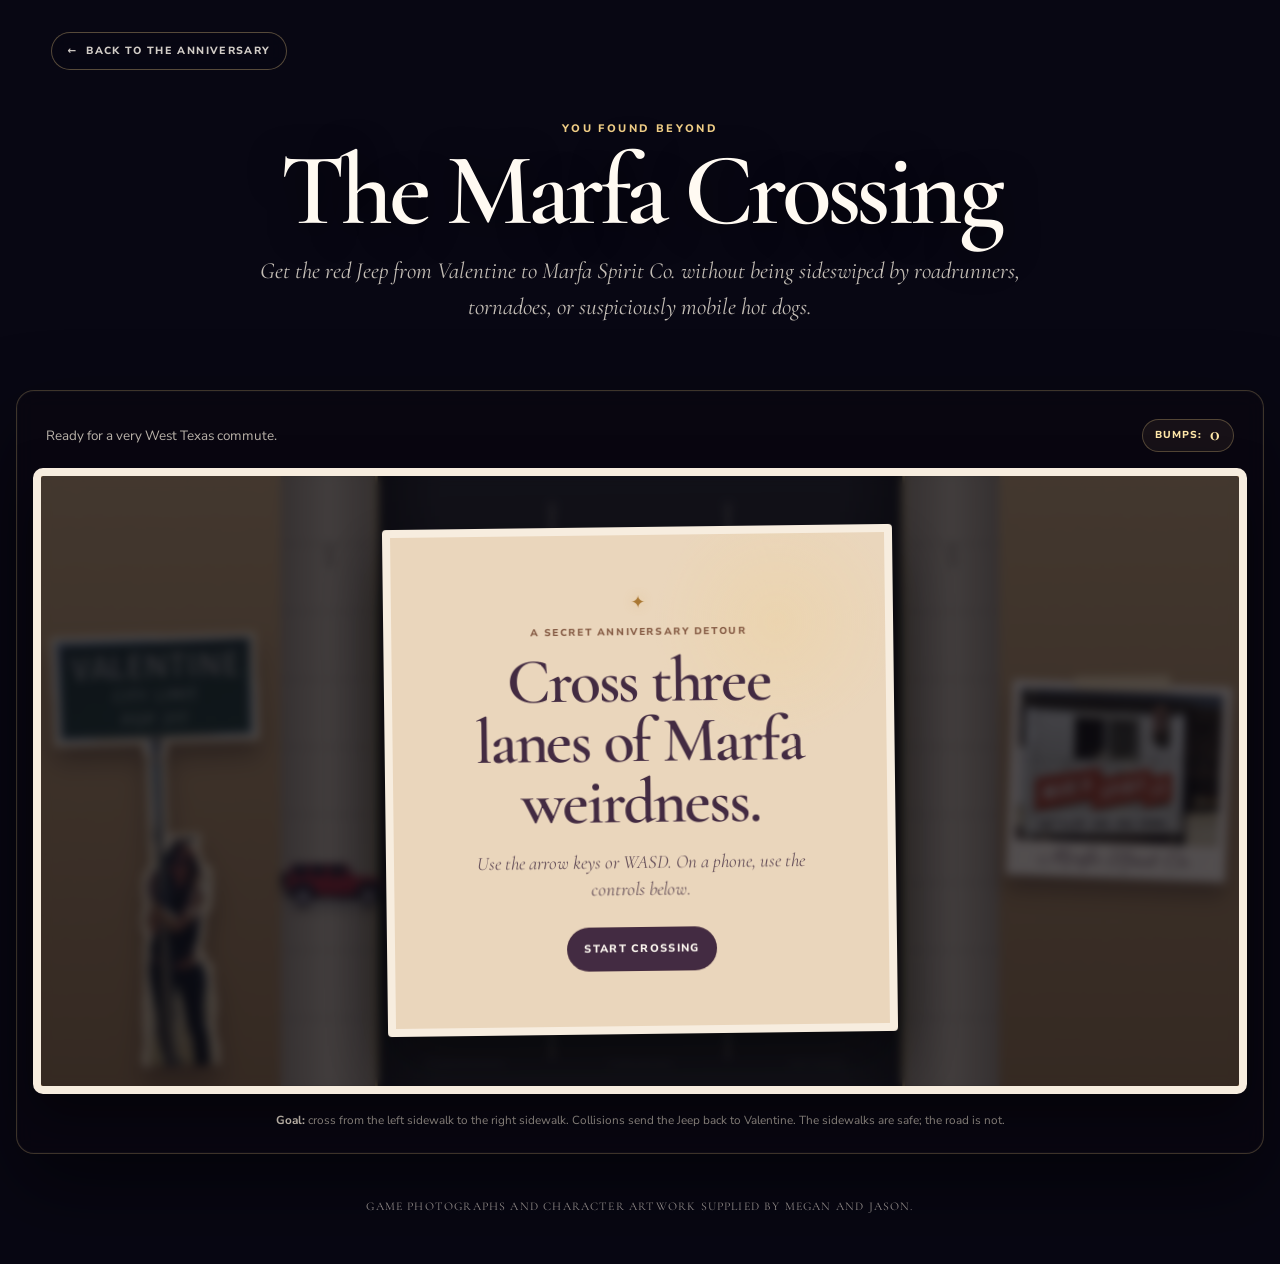
==== beyond.html @ 75e7a8d2 "Add files via upload" ====
<!doctype html>
<html lang="en" class="no-js">
  <head>
    <meta charset="UTF-8" />
    <meta name="viewport" content="width=device-width, initial-scale=1" />
    <meta name="theme-color" content="#080713" />
    <meta name="description" content="A secret Marfa-themed crossing game for Megan and Jason's tenth anniversary." />
    <title>Beyond | The Marfa Crossing</title>

    <script>
      document.documentElement.classList.replace("no-js", "js");
    </script>
    <link rel="icon" href="assets/favicon.svg" type="image/svg+xml" />
    <link rel="preconnect" href="https://fonts.googleapis.com" />
    <link rel="preconnect" href="https://fonts.gstatic.com" crossorigin />
    <link
      href="https://fonts.googleapis.com/css2?family=Berkshire+Swash&family=Cormorant+Garamond:ital,wght@0,500;0,600;1,500;1,600&family=Nunito+Sans:wght@400;600;700;800&family=Parisienne&display=swap"
      rel="stylesheet"
    />
    <link rel="preload" as="image" href="assets/game/jeep-sprite.png" />
    <link rel="preload" as="image" href="assets/game/roadrunner-sprite.png" />
    <link rel="preload" as="image" href="assets/game/tornado-sprite.png" />
    <link rel="preload" as="image" href="assets/game/hotdog.svg" />
    <link rel="stylesheet" href="game.css" />
    <script src="game.js" defer></script>
  </head>

  <body>
    <div class="game-sky" aria-hidden="true"></div>

    <a class="game-back" href="index.html#timeline-title">
      <span aria-hidden="true">←</span>
      Back to the anniversary
    </a>

    <main class="game-page">
      <header class="game-heading">
        <p class="game-kicker">You found Beyond</p>
        <h1>The Marfa Crossing</h1>
        <p>
          Get the red Jeep from Valentine to Marfa Spirit Co. without being sideswiped by
          roadrunners, tornadoes, or suspiciously mobile hot dogs.
        </p>
      </header>

      <section class="game-console" aria-labelledby="game-instructions">
        <div class="game-statusbar">
          <p id="gameStatus" aria-live="polite">Ready for a very West Texas commute.</p>
          <p><span>Bumps:</span> <strong id="bumpCount">0</strong></p>
        </div>

        <div class="game-board" id="gameBoard">
          <canvas
            id="gameCanvas"
            tabindex="0"
            aria-label="A three-lane road-crossing game. Move the red Jeep from the Valentine side on the left to Marfa Spirit Co. on the right while avoiding obstacles."
          ></canvas>

          <figure class="game-landmark game-landmark--valentine" aria-label="Megan at the Valentine city limit sign">
            <img src="assets/game/valentine-cutout.png" alt="Megan holding the Valentine, Texas city limit sign" width="304" height="602" />
          </figure>

          <figure class="game-landmark game-landmark--spirit" aria-label="Marfa Spirit Company">
            <img src="assets/game/marfa-spirit.webp" alt="The Marfa Spirit Co. distillery and bar sign" width="744" height="592" />
            <figcaption>Marfa Spirit Co.</figcaption>
          </figure>

          <div class="game-overlay game-overlay--start" id="startOverlay">
            <div class="overlay-card">
              <span class="overlay-spark" aria-hidden="true">✦</span>
              <p class="overlay-eyebrow">A secret anniversary detour</p>
              <h2>Cross three lanes of Marfa weirdness.</h2>
              <p>Use the arrow keys or WASD. On a phone, use the controls below.</p>
              <button id="startGame" type="button">Start crossing</button>
            </div>
          </div>

          <div class="game-overlay game-overlay--win" id="winOverlay" hidden>
            <div class="overlay-card">
              <span class="overlay-spark" aria-hidden="true">✦</span>
              <p class="overlay-eyebrow">You made it</p>
              <h2>Beyond looks pretty good.</h2>
              <p>The Jeep survived. The hot dogs have been humbled. Marfa Spirit Co. awaits.</p>
              <div class="overlay-actions">
                <button id="playAgain" type="button">Cross again</button>
                <a href="index.html#timeline-title">Back to the timeline</a>
              </div>
            </div>
          </div>

          <div class="collision-flash" id="collisionFlash" aria-hidden="true"></div>
        </div>

        <div class="game-controls" aria-label="Touch controls">
          <button class="control control--up" type="button" data-direction="up" aria-label="Move up">↑</button>
          <button class="control control--left" type="button" data-direction="left" aria-label="Move left">←</button>
          <button class="control control--down" type="button" data-direction="down" aria-label="Move down">↓</button>
          <button class="control control--right" type="button" data-direction="right" aria-label="Move right">→</button>
        </div>

        <p class="game-instructions" id="game-instructions">
          <strong>Goal:</strong> cross from the left sidewalk to the right sidewalk.
          Collisions send the Jeep back to Valentine. The sidewalks are safe; the road is not.
        </p>
      </section>
    </main>

    <footer class="game-footer">
      <p>Game photographs and character artwork supplied by Megan and Jason.</p>
    </footer>
  </body>
</html>
---- game.css ----
:root {
  --night: #080713;
  --night-blue: #101b32;
  --paper: #f7eddf;
  --paper-deep: #e6ccb0;
  --gold: #f0ce86;
  --gold-bright: #ffe7a8;
  --plum: #432b42;
  --ink: #30232b;
  --white: #fffaf2;
  --ease-out: cubic-bezier(0.16, 1, 0.3, 1);
}

*,
*::before,
*::after {
  box-sizing: border-box;
}

html {
  min-width: 320px;
  background: var(--night);
}

body {
  position: relative;
  min-width: 320px;
  min-height: 100vh;
  margin: 0;
  overflow-x: hidden;
  color: var(--white);
  background: var(--night);
  font-family: "Nunito Sans", system-ui, -apple-system, BlinkMacSystemFont, "Segoe UI", sans-serif;
  text-rendering: optimizeLegibility;
  -webkit-font-smoothing: antialiased;
}

button,
a {
  -webkit-tap-highlight-color: transparent;
}

button {
  font: inherit;
}

:focus-visible {
  outline: 2px solid var(--gold-bright);
  outline-offset: 4px;
}

.game-sky {
  position: fixed;
  z-index: -2;
  inset: 0;
  background:
    radial-gradient(circle at 22% 16%, rgba(126, 149, 230, 0.1), transparent 27%),
    linear-gradient(180deg, rgba(4, 6, 18, 0.64), rgba(6, 5, 14, 0.94)),
    url("assets/west-texas-milky-way.webp") center top / cover no-repeat;
  filter: saturate(0.92) brightness(0.78);
  transform: scale(1.02);
}

.game-sky::before,
.game-sky::after {
  content: "";
  position: absolute;
  inset: 0;
  pointer-events: none;
}

.game-sky::before {
  opacity: 0.5;
  background-image:
    radial-gradient(circle, rgba(255, 244, 207, 0.95) 0 1px, transparent 1.45px),
    radial-gradient(circle, rgba(181, 204, 255, 0.68) 0 1px, transparent 1.45px);
  background-position: 0 0, 43px 31px;
  background-size: 113px 113px, 167px 167px;
  animation: star-drift 34s linear infinite;
}

.game-sky::after {
  background:
    linear-gradient(180deg, transparent 0 45%, rgba(5, 4, 11, 0.42)),
    url("data:image/svg+xml,%3Csvg viewBox='0 0 180 180' xmlns='http://www.w3.org/2000/svg'%3E%3Cfilter id='n'%3E%3CfeTurbulence type='fractalNoise' baseFrequency='.78' numOctaves='3' stitchTiles='stitch'/%3E%3C/filter%3E%3Crect width='100%25' height='100%25' filter='url(%23n)' opacity='.16'/%3E%3C/svg%3E");
  opacity: 0.42;
  mix-blend-mode: soft-light;
}

@keyframes star-drift {
  to {
    background-position: 113px 113px, -124px 198px;
  }
}

.game-back {
  position: relative;
  z-index: 20;
  display: inline-flex;
  align-items: center;
  gap: 0.55rem;
  margin: clamp(1rem, 3vw, 2rem) 0 0 clamp(1rem, 4vw, 3.5rem);
  padding: 0.65rem 0.95rem;
  color: rgba(255, 249, 239, 0.82);
  border: 1px solid rgba(240, 206, 134, 0.34);
  border-radius: 999px;
  background: rgba(8, 7, 19, 0.48);
  backdrop-filter: blur(9px);
  font-size: 0.65rem;
  font-weight: 800;
  letter-spacing: 0.13em;
  text-decoration: none;
  text-transform: uppercase;
  transition:
    color 180ms ease,
    border-color 180ms ease,
    transform 180ms ease;
}

.game-back:hover,
.game-back:focus-visible {
  color: var(--gold-bright);
  border-color: rgba(240, 206, 134, 0.76);
  transform: translateX(-3px);
}

.game-page {
  position: relative;
  z-index: 4;
  width: min(calc(100% - 2rem), 1320px);
  margin: clamp(2rem, 4vw, 4rem) auto 0;
}

.game-heading {
  max-width: 900px;
  margin-inline: auto;
  text-align: center;
}

.game-kicker {
  margin: 0;
  color: var(--gold);
  font-size: 0.68rem;
  font-weight: 800;
  letter-spacing: 0.22em;
  text-transform: uppercase;
}

.game-heading h1 {
  margin: 0.55rem 0 0;
  color: var(--white);
  font-family: "Cormorant Garamond", Georgia, serif;
  font-size: clamp(3.5rem, 8vw, 7.2rem);
  font-weight: 600;
  line-height: 0.88;
  letter-spacing: -0.045em;
  text-shadow: 0 5px 34px rgba(0, 0, 0, 0.62);
}

.game-heading > p:last-child {
  max-width: 760px;
  margin: 1.2rem auto 0;
  color: rgba(255, 247, 233, 0.76);
  font-family: "Cormorant Garamond", Georgia, serif;
  font-size: clamp(1.1rem, 2vw, 1.45rem);
  font-style: italic;
  line-height: 1.55;
}

.game-console {
  margin-top: clamp(2.2rem, 5vw, 4rem);
  padding: clamp(0.7rem, 1.4vw, 1rem);
  border: 1px solid rgba(240, 206, 134, 0.23);
  border-radius: 18px;
  background: rgba(10, 7, 17, 0.74);
  box-shadow:
    0 34px 80px rgba(0, 0, 0, 0.5),
    inset 0 0 0 1px rgba(255, 255, 255, 0.025);
  backdrop-filter: blur(10px);
}

.game-statusbar {
  display: flex;
  align-items: center;
  justify-content: space-between;
  gap: 1rem;
  padding: 0.75rem 0.8rem 1rem;
}

.game-statusbar p {
  margin: 0;
}

#gameStatus {
  color: rgba(255, 245, 228, 0.72);
  font-size: clamp(0.72rem, 1.4vw, 0.84rem);
  line-height: 1.45;
}

.game-statusbar p:last-child {
  flex: 0 0 auto;
  padding: 0.52rem 0.76rem;
  color: var(--gold-bright);
  border: 1px solid rgba(240, 206, 134, 0.28);
  border-radius: 999px;
  background: rgba(240, 206, 134, 0.06);
  font-size: 0.63rem;
  font-weight: 800;
  letter-spacing: 0.1em;
  text-transform: uppercase;
}

.game-statusbar strong {
  margin-left: 0.25rem;
  font-family: "Cormorant Garamond", Georgia, serif;
  font-size: 1.25rem;
  line-height: 0;
  vertical-align: -0.08em;
}

.game-board {
  position: relative;
  isolation: isolate;
  width: 100%;
  min-height: 520px;
  aspect-ratio: 16 / 8.25;
  overflow: hidden;
  border: 8px solid var(--paper);
  border-radius: 10px;
  background: #987a54;
  box-shadow:
    inset 0 0 0 1px rgba(67, 43, 51, 0.36),
    0 22px 50px rgba(0, 0, 0, 0.44);
}

.game-board::after {
  content: "";
  position: absolute;
  z-index: 6;
  inset: 0;
  pointer-events: none;
  background-image: url("data:image/svg+xml,%3Csvg viewBox='0 0 160 160' xmlns='http://www.w3.org/2000/svg'%3E%3Cfilter id='n'%3E%3CfeTurbulence type='fractalNoise' baseFrequency='.78' numOctaves='3' stitchTiles='stitch'/%3E%3C/filter%3E%3Crect width='100%25' height='100%25' filter='url(%23n)' opacity='.2'/%3E%3C/svg%3E");
  opacity: 0.08;
  mix-blend-mode: multiply;
}

#gameCanvas {
  position: absolute;
  z-index: 1;
  inset: 0;
  display: block;
  width: 100%;
  height: 100%;
  outline: none;
  touch-action: none;
}

.game-landmark {
  position: absolute;
  z-index: 3;
  margin: 0;
  pointer-events: none;
  user-select: none;
}

.game-landmark img {
  display: block;
  width: 100%;
  height: auto;
}

.game-landmark--valentine {
  bottom: 1.4%;
  left: 0.35%;
  width: min(19.2%, 245px);
  filter: drop-shadow(0 15px 12px rgba(40, 25, 23, 0.44));
  transform: rotate(-1.8deg);
}

.game-landmark--spirit {
  top: 50%;
  right: 0.8%;
  width: min(18.4%, 236px);
  padding: 7px 7px 0.48rem;
  color: #503642;
  border: 1px solid rgba(86, 57, 50, 0.32);
  background: var(--paper);
  box-shadow: 0 15px 20px rgba(48, 31, 28, 0.4);
  text-align: center;
  transform: translateY(-50%) rotate(2.1deg);
}

.game-landmark--spirit::before {
  content: "";
  position: absolute;
  top: -8px;
  left: 50%;
  width: 44%;
  height: 15px;
  background: rgba(239, 218, 178, 0.86);
  box-shadow: 0 2px 4px rgba(44, 31, 25, 0.22);
  transform: translateX(-50%) rotate(-3deg);
}

.game-landmark--spirit img {
  aspect-ratio: 4 / 3;
  object-fit: cover;
  border: 1px solid rgba(86, 57, 50, 0.23);
  filter: saturate(0.9) contrast(1.04);
}

.game-landmark--spirit figcaption {
  margin-top: 0.2rem;
  font-family: "Parisienne", "Brush Script MT", cursive;
  font-size: clamp(0.9rem, 1.8vw, 1.65rem);
  line-height: 1;
}

.game-overlay {
  position: absolute;
  z-index: 20;
  inset: 0;
  display: grid;
  place-items: center;
  padding: 1rem;
  background: rgba(8, 6, 14, 0.69);
  backdrop-filter: blur(5px);
}

.game-overlay[hidden] {
  display: none;
}

.overlay-card {
  position: relative;
  width: min(510px, 94%);
  padding: clamp(2rem, 5vw, 3.45rem);
  color: var(--ink);
  border: 8px solid var(--paper);
  border-radius: 4px;
  background:
    radial-gradient(circle at 78% 18%, rgba(240, 206, 134, 0.23), transparent 22%),
    #ead6bc;
  box-shadow: 0 30px 65px rgba(0, 0, 0, 0.56);
  text-align: center;
  transform: rotate(-0.7deg);
  animation: overlay-pop 520ms var(--ease-out) both;
}

@keyframes overlay-pop {
  from {
    opacity: 0;
    transform: rotate(-3deg) scale(0.78);
  }

  to {
    opacity: 1;
    transform: rotate(-0.7deg) scale(1);
  }
}

.overlay-spark {
  color: #aa7833;
  font-size: 1.1rem;
  text-shadow: 0 0 12px rgba(221, 166, 82, 0.42);
}

.overlay-eyebrow {
  margin: 0.65rem 0 0;
  color: #855b44;
  font-size: 0.62rem;
  font-weight: 800;
  letter-spacing: 0.16em;
  text-transform: uppercase;
}

.overlay-card h2 {
  margin: 0.75rem 0 0;
  color: var(--plum);
  font-family: "Cormorant Garamond", Georgia, serif;
  font-size: clamp(2.2rem, 5vw, 4rem);
  font-weight: 600;
  line-height: 0.95;
  letter-spacing: -0.035em;
}

.overlay-card > p:not(.overlay-eyebrow) {
  margin: 1rem 0 0;
  color: #66505a;
  font-family: "Cormorant Garamond", Georgia, serif;
  font-size: clamp(1rem, 2vw, 1.18rem);
  font-style: italic;
  line-height: 1.45;
}

.overlay-card button,
.overlay-actions a {
  display: inline-flex;
  min-height: 44px;
  align-items: center;
  justify-content: center;
  margin-top: 1.45rem;
  padding: 0.72rem 1.05rem;
  border: 1px solid rgba(75, 45, 57, 0.34);
  border-radius: 999px;
  cursor: pointer;
  font-size: 0.68rem;
  font-weight: 800;
  letter-spacing: 0.12em;
  text-decoration: none;
  text-transform: uppercase;
}

.overlay-card button {
  color: var(--white);
  background: var(--plum);
}

.overlay-card button:hover,
.overlay-card button:focus-visible {
  background: #573852;
}

.overlay-actions {
  display: flex;
  flex-wrap: wrap;
  justify-content: center;
  gap: 0.7rem;
}

.overlay-actions a {
  color: var(--plum);
  background: transparent;
}

.collision-flash {
  position: absolute;
  z-index: 15;
  inset: 0;
  pointer-events: none;
  background: radial-gradient(circle, rgba(255, 236, 176, 0.18), rgba(201, 61, 55, 0.48));
  opacity: 0;
}

.collision-flash.is-active {
  animation: collision-flash 430ms ease-out;
}

@keyframes collision-flash {
  0% {
    opacity: 0;
  }
  20% {
    opacity: 1;
  }
  100% {
    opacity: 0;
  }
}

.game-controls {
  display: grid;
  width: max-content;
  grid-template-columns: repeat(3, 54px);
  grid-template-rows: repeat(2, 50px);
  gap: 0.45rem;
  margin: 1.3rem auto 0;
}

.control {
  display: grid;
  place-items: center;
  color: #fff4d0;
  border: 1px solid rgba(240, 206, 134, 0.38);
  border-radius: 12px;
  background: rgba(240, 206, 134, 0.1);
  box-shadow: inset 0 0 0 1px rgba(255, 255, 255, 0.025);
  cursor: pointer;
  font-size: 1.35rem;
  touch-action: manipulation;
  user-select: none;
}

.control--up {
  grid-column: 2;
  grid-row: 1;
}

.control--left {
  grid-column: 1;
  grid-row: 2;
}

.control--down {
  grid-column: 2;
  grid-row: 2;
}

.control--right {
  grid-column: 3;
  grid-row: 2;
}

.control:active,
.control.is-pressed {
  background: rgba(240, 206, 134, 0.26);
  transform: translateY(2px);
}

.game-instructions {
  max-width: 780px;
  margin: 1.1rem auto 0.45rem;
  color: rgba(255, 245, 228, 0.61);
  font-size: 0.73rem;
  line-height: 1.6;
  text-align: center;
}

.game-instructions strong {
  color: rgba(255, 245, 228, 0.86);
}

.game-footer {
  position: relative;
  z-index: 4;
  padding: 2.8rem 1.2rem 3.2rem;
  color: rgba(255, 245, 231, 0.56);
  font-family: "Cormorant Garamond", Georgia, serif;
  font-size: 0.74rem;
  letter-spacing: 0.1em;
  text-align: center;
  text-transform: uppercase;
}

.game-footer p {
  margin: 0;
}

@media (min-width: 980px) and (pointer: fine) {
  .game-controls {
    display: none;
  }
}

@media (max-width: 900px) {
  .game-page {
    width: min(calc(100% - 1rem), 1320px);
  }

  .game-board {
    min-height: 500px;
    aspect-ratio: 13 / 8.7;
  }

  .game-landmark--valentine {
    width: 20%;
  }

  .game-landmark--spirit {
    width: 19.6%;
  }
}

@media (max-width: 650px) {
  .game-back {
    margin-left: 0.7rem;
    font-size: 0.57rem;
  }

  .game-page {
    margin-top: 1.7rem;
  }

  .game-heading h1 {
    font-size: clamp(3.3rem, 17vw, 5.4rem);
  }

  .game-heading > p:last-child {
    padding-inline: 0.55rem;
    font-size: 1.04rem;
  }

  .game-console {
    padding: 0.4rem;
    border-radius: 12px;
  }

  .game-statusbar {
    align-items: flex-start;
    padding-inline: 0.45rem;
  }

  .game-statusbar p:last-child {
    font-size: 0.54rem;
  }

  .game-board {
    min-height: 520px;
    aspect-ratio: 0.82;
    border-width: 5px;
  }

  .game-landmark--valentine {
    bottom: 5%;
    left: 0;
    width: 24%;
  }

  .game-landmark--spirit {
    right: 0.2%;
    width: 22.5%;
    padding: 4px 4px 0.35rem;
  }

  .game-landmark--spirit figcaption {
    font-size: 0.78rem;
  }

  .overlay-card {
    padding: 1.6rem 1.25rem;
    border-width: 5px;
  }

  .overlay-card h2 {
    font-size: clamp(2rem, 10vw, 3.2rem);
  }
}

@media (max-width: 390px) {
  .game-statusbar {
    display: grid;
  }

  .game-statusbar p:last-child {
    width: max-content;
  }

  .game-board {
    min-height: 500px;
  }
}

@media (prefers-reduced-motion: reduce) {
  *,
  *::before,
  *::after {
    scroll-behavior: auto !important;
    animation-duration: 0.001ms !important;
    animation-iteration-count: 1 !important;
  }

  .game-sky::before {
    animation: none;
  }
}
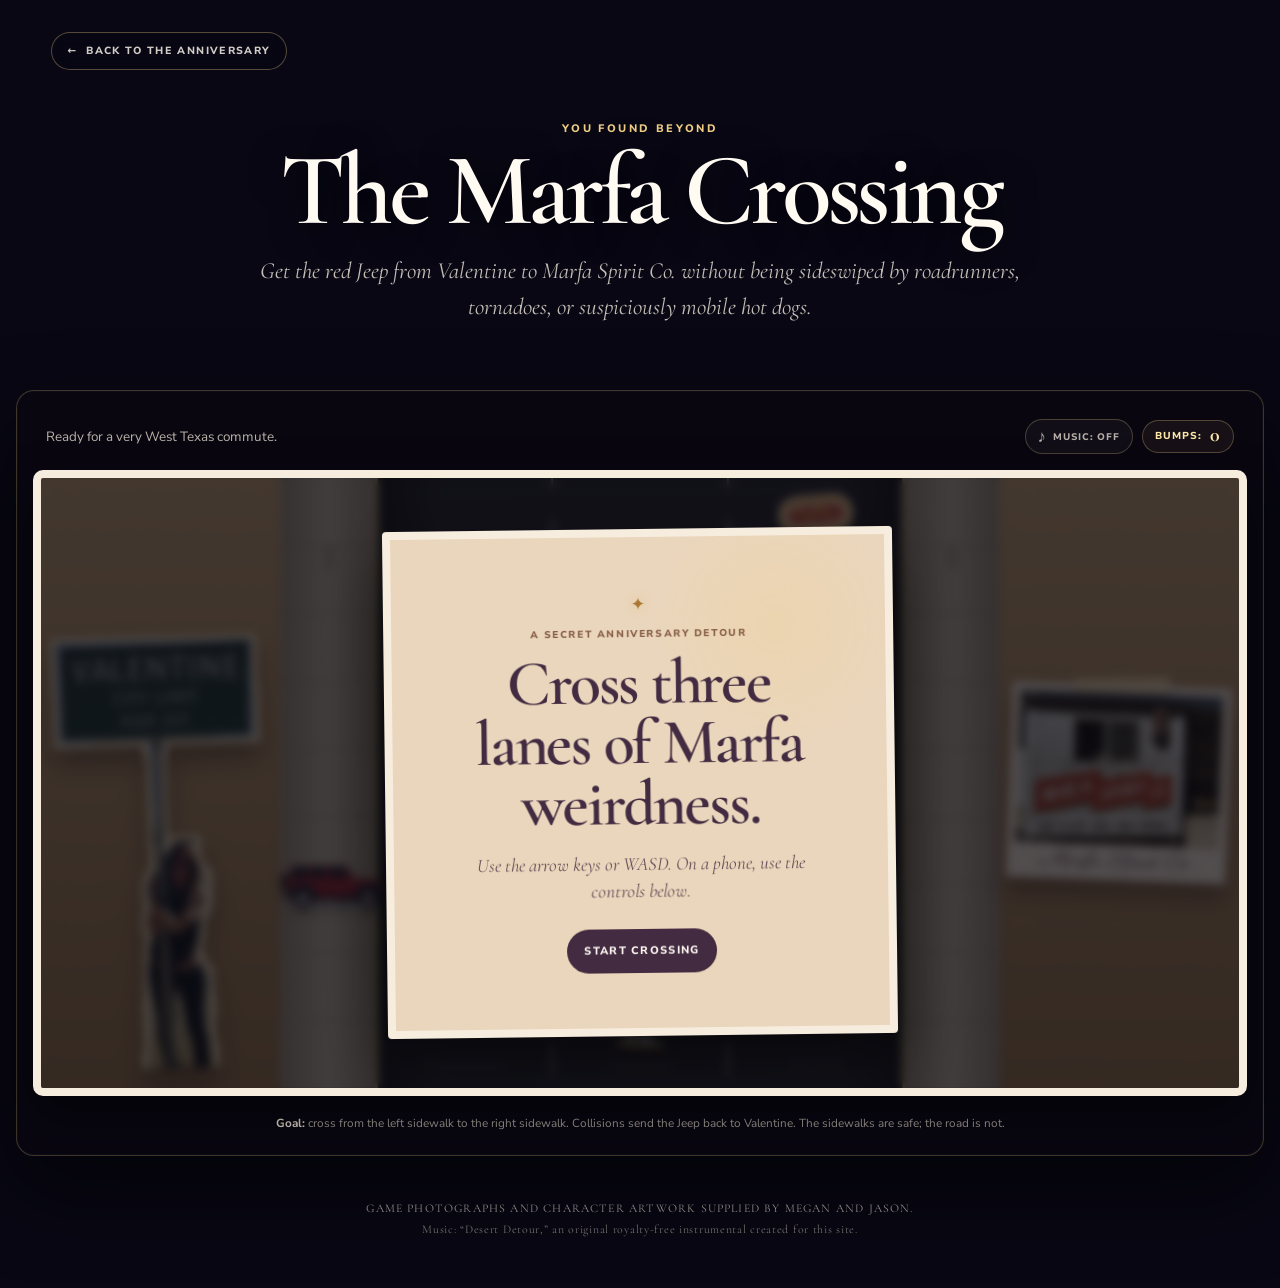
==== commit b3e19b7d: "Add files via upload" ====
--- a/beyond.html
+++ b/beyond.html
@@ -46,7 +46,13 @@
       <section class="game-console" aria-labelledby="game-instructions">
         <div class="game-statusbar">
           <p id="gameStatus" aria-live="polite">Ready for a very West Texas commute.</p>
-          <p><span>Bumps:</span> <strong id="bumpCount">0</strong></p>
+          <div class="game-status-actions">
+            <button class="music-toggle" id="musicToggle" type="button" aria-pressed="false">
+              <span class="music-toggle__note" aria-hidden="true">♪</span>
+              <span id="musicLabel">Music: off</span>
+            </button>
+            <p class="bump-display"><span>Bumps:</span> <strong id="bumpCount">0</strong></p>
+          </div>
         </div>
 
         <div class="game-board" id="gameBoard">
@@ -105,8 +111,14 @@
       </section>
     </main>
 
+    <audio id="gameMusic" loop preload="metadata">
+      <source src="assets/audio/desert-detour.ogg" type="audio/ogg" />
+      <source src="assets/audio/desert-detour.mp3" type="audio/mpeg" />
+    </audio>
+
     <footer class="game-footer">
       <p>Game photographs and character artwork supplied by Megan and Jason.</p>
+      <p>Music: “Desert Detour,” an original royalty-free instrumental created for this site.</p>
     </footer>
   </body>
 </html>
--- a/game.css
+++ b/game.css
@@ -197,7 +197,15 @@
   line-height: 1.45;
 }
 
-.game-statusbar p:last-child {
+.game-status-actions {
+  display: flex;
+  align-items: center;
+  justify-content: flex-end;
+  gap: 0.58rem;
+  flex: 0 0 auto;
+}
+
+.bump-display {
   flex: 0 0 auto;
   padding: 0.52rem 0.76rem;
   color: var(--gold-bright);
@@ -208,6 +216,57 @@
   font-weight: 800;
   letter-spacing: 0.1em;
   text-transform: uppercase;
+}
+
+.music-toggle {
+  display: inline-flex;
+  align-items: center;
+  justify-content: center;
+  gap: 0.42rem;
+  min-height: 35px;
+  padding: 0.5rem 0.72rem;
+  color: rgba(255, 245, 228, 0.7);
+  border: 1px solid rgba(240, 206, 134, 0.25);
+  border-radius: 999px;
+  background: rgba(255, 255, 255, 0.035);
+  cursor: pointer;
+  font-size: 0.6rem;
+  font-weight: 800;
+  letter-spacing: 0.09em;
+  text-transform: uppercase;
+  transition:
+    color 180ms ease,
+    border-color 180ms ease,
+    background 180ms ease,
+    transform 180ms ease;
+}
+
+.music-toggle:hover,
+.music-toggle:focus-visible,
+.music-toggle[aria-pressed="true"] {
+  color: var(--gold-bright);
+  border-color: rgba(240, 206, 134, 0.64);
+  background: rgba(240, 206, 134, 0.11);
+}
+
+.music-toggle:active {
+  transform: translateY(1px);
+}
+
+.music-toggle__note {
+  font-family: Georgia, serif;
+  font-size: 1.05rem;
+  line-height: 0.7;
+}
+
+.music-toggle[aria-pressed="true"] .music-toggle__note {
+  animation: music-note-bob 1.7s ease-in-out infinite;
+}
+
+@keyframes music-note-bob {
+  50% {
+    transform: translateY(-2px) rotate(-8deg);
+  }
 }
 
 .game-statusbar strong {
@@ -536,6 +595,13 @@
   margin: 0;
 }
 
+.game-footer p + p {
+  margin-top: 0.45rem;
+  color: rgba(255, 245, 231, 0.44);
+  letter-spacing: 0.06em;
+  text-transform: none;
+}
+
 @media (min-width: 980px) and (pointer: fine) {
   .game-controls {
     display: none;
@@ -590,7 +656,18 @@
     padding-inline: 0.45rem;
   }
 
-  .game-statusbar p:last-child {
+  .game-status-actions {
+    flex-wrap: wrap;
+    gap: 0.4rem;
+  }
+
+  .music-toggle {
+    min-height: 32px;
+    padding: 0.43rem 0.6rem;
+    font-size: 0.53rem;
+  }
+
+  .bump-display {
     font-size: 0.54rem;
   }
 
@@ -631,7 +708,11 @@
     display: grid;
   }
 
-  .game-statusbar p:last-child {
+  .game-status-actions {
+    justify-content: start;
+  }
+
+  .bump-display {
     width: max-content;
   }
 
